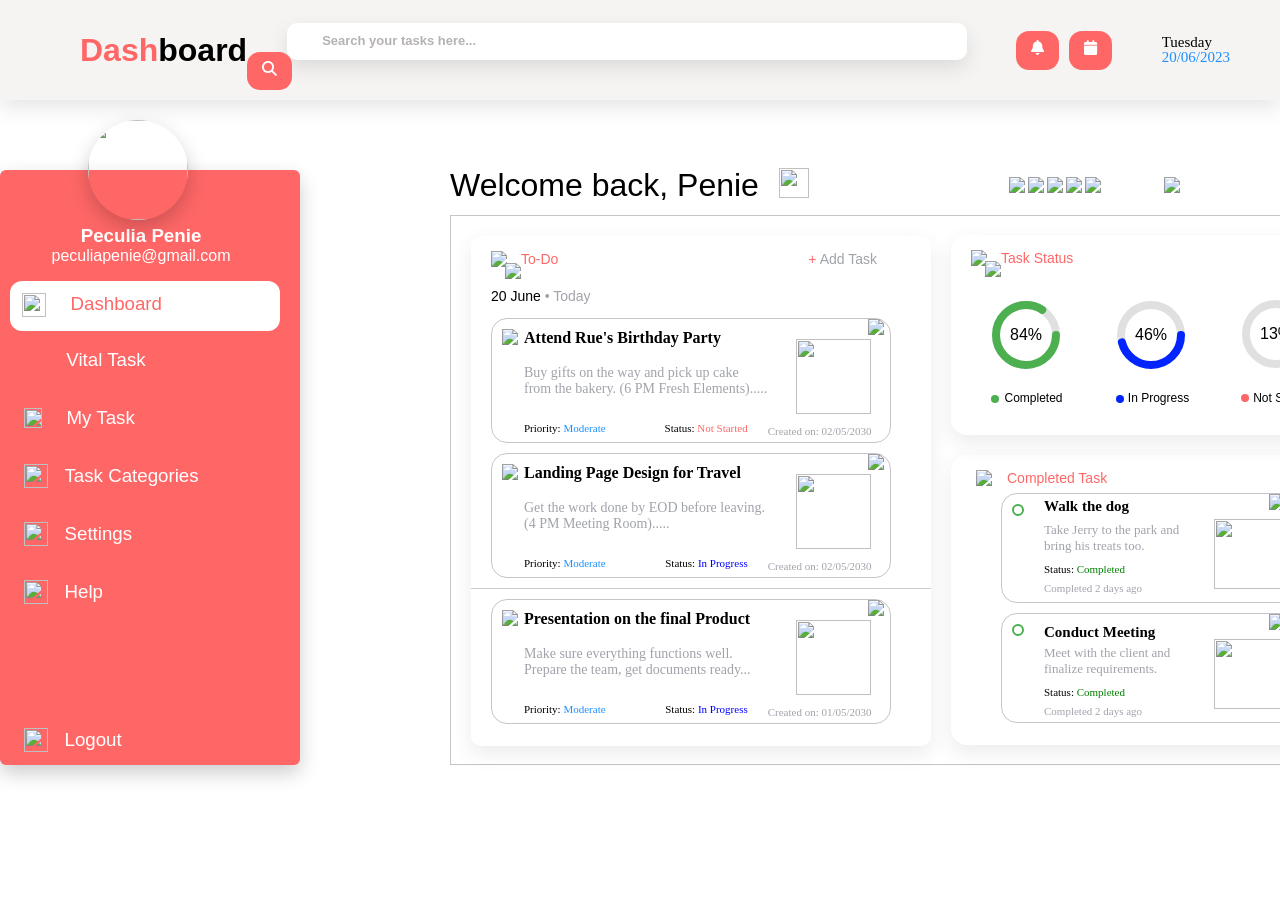
==== index.html @ af30248b "Add files via upload" ====
<!DOCTYPE html>
<html lang="en">

<head>
    <meta charset="UTF-8">
    <meta name="viewport" content="width=device-width, initial-scale=1.0">
    <title>Document</title>
    <link rel="stylesheet" href="todo.css">
    <link rel="stylesheet" href="https://cdnjs.cloudflare.com/ajax/libs/font-awesome/6.5.0/css/all.min.css">
    <link rel="stylesheet" href="https://cdnjs.cloudflare.com/ajax/libs/font-awesome/6.5.0/css/all.min.css">

</head>

<body class="dash">
    <div class="container">
        <div class="header">

            <!-- LEFT SIDE-->
            <div class="left">
                <h2 style="padding-left: 80px; font-size: xx-large; font-family: Arial, Helvetica, sans-serif;">
                    <span class="dsh">Dash</span>board
                </h2>
            </div>

            <!--CENTER-->
            <div class="center">
                <input style="box-shadow: 0px 8px 20px rgb(0, 0, 0, 0.10); color: rgb(209, 206, 206);" class="srch"
                    placeholder="Search your tasks here...">
                <span class="sach" style="cursor: pointer;"><i class="fa fa-search" style="color: white;"></i></span>
            </div>

            <!--RIGHT SIDE-->
            <div class="right">
                <span class="bell-icon" style="cursor: pointer;"><i class="fa fa-bell"></i></span>
                <span class="calender-icon" style="cursor: pointer;"><i class="fa fa-calendar"></i></span>
                <span class="dayte">
                    <a>Tuesday</a>
                    <a style="color:#1E90FF;">20/06/2023</a>
                </span>
            </div>

        </div>
        <div class="everything">
            <!--THE SIDE BAR-->
            <div style="display: flex; flex-direction: column;">
                <div class="sidebar">
                    <div>
                        <img src="images/cutie.avif" class="round-image">
                    </div>
                    <div class="info">
                        <span>
                            <h3>Peculia Penie</h3>
                            <p>peculiapenie@gmail.com</p>
                        </span>
                        <!--BARS-->
                        <div class="bars">
                            <div class="wytbar" style="height: 50px;">
                                <img src="images/Vector.png" class="dash-icons">
                                <h3>Dashboard</h3>
                            </div>
                            <div class="orange-bar">
                                <img src="images/exclamation.png" class="dash-icons"
                                    style="height: 20px; width: 7.75px; margin-left: 2px;">
                                <h3>Vital Task</h3>
                            </div>
                            <div class="orange-bar" style="margin-left: 2px;">
                                <img src="images/my task.png" class="dash-icons" style="height: 20px; width: 18px;">
                                <h3>My Task</h3>
                            </div>
                            <div class="orange-bar" style="margin-left: 2px;">
                                <img src="images/list.png" class="dash-icons" style="height: 24px; width: 24px;">
                                <h3 style="margin-left: -8px;">Task Categories</h3>
                            </div>
                            <div class="orange-bar" style="margin-left: 2px;">
                                <img src="images/settings.png" class="dash-icons" style="height: 24px; width: 24px;">
                                <h3 style="margin-left: -8px;">Settings</h3>
                            </div>
                            <div class="orange-bar" style="margin-left: 2px;">
                                <img src="images/question.png" class="dash-icons" style="height: 24px; width: 24px;">
                                <h3 style="margin-left: -8px;">Help</h3>
                            </div>
                            <div class="orange-bar"
                                style="font: inter; font-size: 16px; font-weight: 500; margin-left: 2px; margin-top: 90px;">
                                <img src="images/logoff.png" class="dash-icons" style="height: 24px; width: 24px;">
                                <!--<h3 style="margin-left: -8px;">Logout</h3>-->
                                <a href="signin.html" style="margin-left: -8px; text-decoration: none; color: inherit;">
                                    <h3>Logout</h3>
                                </a>

                            </div>

                        </div>
                    </div>

                </div>
            </div>
            <!--THE WELCOME FRAME-->
            <div class="welcome">
                <div class="welcome1">
                    <h2 style="font-size: xx-large; font-weight: 450; font-family: Arial, Helvetica, sans-serif;">
                        Welcome back, Penie </h2>
                    <div class="hand">
                        <img src="images/hand wave.png" style="height: 30px; width: 30px;">
                    </div>
                    <div class="imejz">
                        <img src="images/SearchICon.png">
                        <img src="images/SearchICon (1).png">
                        <img src="images/SearchICon (2).png">
                        <img src="images/SearchICon (3).png">
                        <img src="images/Group 39.png">
                        <img src="images/Default.png" style="margin-left: 60px;">

                    </div>
                </div>
                <!--THE BIG CONTAINER FOR CARDS-->
                <div class="bigcontainer">
                    <div class="groupparent">
                        <div class="group1">
                            <div class="grtodo">
                                <img src="images/Vector (1).png">
                                <div style="padding-top: 26px; margin-left: -2px;">
                                    <img src="images/clock.png">
                                </div>
                                <p style="color: #FF6767; font-weight: 500;">To-Do</p>
                                <p style="margin-left: 250px;"><span style="color: #FF6767; font-weight: 500;">+</span>
                                    <span style="color: #A1A3AB;">Add Task</span>
                                </p>
                            </div>
                            <div class="todaygr" style="font-family: Arial, Helvetica, sans-serif; font-size: 14px;">
                                <p>20 June <span style="color: #A1A3AB;">• Today</span></p>
                            </div>
                            <!--THE CARDS-->
                            <div class="allcards">
                                <!--THE FIRST CARD FOR THE BIRTHDAY-->
                                <div class="birthday">
                                    <div style="display: flex;">
                                        <div style="height: 12px; width: 12px;">
                                            <img src="images/Redcircle.png">
                                        </div>
                                        <div style="width: 280px; margin-left: 10px; width: 250px;">
                                            <h4
                                                style=" font-size: 16px; align-items: center; align-items: center; height: 30px; margin-top: 0px;">
                                                Attend Rue's Birthday Party</h4>
                                            <p style="color: #A1A3AB; font-size: 14px; margin-top: -15px;">Buy gifts on
                                                the way and pick up cake from the bakery. (6 PM Fresh Elements).....</p>
                                            <p style="font-size: 11px; margin-top: 25px;">Priority: <span
                                                    style="color: #1E90FF;">Moderate</span> <span
                                                    style="float: right; margin-right: 20px;">Status: <span
                                                        style="color: #FF6767;">Not Started</span></span></p>
                                        </div>
                                        <div
                                            style="display: flex; flex-direction: column; width:108px; height: 100px; margin-top: 10px;">
                                            <img src="images/Rectangle 10.png"
                                                style="height: 75px; width: 75px; margin-left: 28px;">
                                            <p style="color: #A1A3AB; font-size: 11px;">Created on: 02/05/2030</p>
                                        </div>
                                        <div
                                            style="height: 5px; width: 7px; margin-top: -10px; margin-left: -5px; margin-right: 5px;">
                                            <img src="images/MENU.png">
                                        </div>
                                    </div>

                                </div>
                                <!--THE SECOND CARD FOR TRAVEL-->
                                <div class="travel">
                                    <div style="display: flex;">
                                        <div style="height: 12px; width: 12px;">
                                            <img src="images/Vectorblue.png">
                                        </div>
                                        <div style="width: 280px; margin-left: 10px; width: 250px;">
                                            <h4
                                                style=" font-size: 16px; align-items: center; align-items: center; height: 30px; margin-top: 0px;">
                                                Landing Page Design for Travel</h4>
                                            <p style="color: #A1A3AB; font-size: 14px; margin-top: -15px;">Get the work
                                                done by EOD before leaving. (4 PM Meeting Room).....</p>
                                            <p style="font-size: 11px; margin-top: 25px;">Priority: <span
                                                    style="color: #1E90FF;">Moderate</span> <span
                                                    style="float: right; margin-right: 20px;">Status: <span
                                                        style="color: blue;">In Progress</span></span></p>
                                        </div>
                                        <div
                                            style="display: flex; flex-direction: column; width:108px; height: 100px; margin-top: 10px;">
                                            <img src="images/Laptop.png"
                                                style="height: 75px; width: 75px; margin-left: 28px;">
                                            <p style="color: #A1A3AB; font-size: 11px;">Created on: 02/05/2030</p>
                                        </div>
                                        <div
                                            style="height: 5px; width: 7px; margin-top: -10px; margin-left: -5px; margin-right: 5px;">
                                            <img src="images/MENU.png">
                                        </div>
                                    </div>

                                </div>
                                <div class="line"></div>
                                <!--THE THRID CARD FOR FINAL PRODUCT-->
                                <div class="finalproduct">
                                    <div style="display: flex;">
                                        <div style="height: 12px; width: 12px;">
                                            <img src="images/Vectorblue.png">
                                        </div>
                                        <div style="width: 280px; margin-left: 10px; width: 250px;">
                                            <h4
                                                style=" font-size: 16px; align-items: center; align-items: center; height: 30px; margin-top: 0px;">
                                                Presentation on the final Product</h4>
                                            <p style="color: #A1A3AB; font-size: 14px; margin-top: -15px;">Make sure
                                                everything functions well. Prepare the team, get documents ready...</p>
                                            <p style="font-size: 11px; margin-top: 25px;">Priority: <span
                                                    style="color: #1E90FF;">Moderate</span> <span
                                                    style="float: right; margin-right: 20px;">Status: <span
                                                        style="color: blue;">In Progress</span></span></p>
                                        </div>
                                        <div
                                            style="display: flex; flex-direction: column; width:108px; height: 100px; margin-top: 10px;">
                                            <img src="images/Meeting.png"
                                                style="height: 75px; width: 75px; margin-left: 28px;">
                                            <p style="color: #A1A3AB; font-size: 11px;">Created on: 01/05/2030</p>
                                        </div>
                                        <div
                                            style="height: 5px; width: 7px; margin-top: -10px; margin-left: -5px; margin-right: 5px;">
                                            <img src="images/MENU.png">
                                        </div>
                                    </div>
                                </div>
                            </div>
                        </div>
                        <div class="group2">
                            <div class="uppercard">
                                <div class="taskstatus">
                                    <img src="images/Vector (1).png">
                                    <div style="padding-top: 26px; margin-left: -2px;">
                                        <img src="images/Tick.png">
                                    </div>
                                    <p style="color: #FF6767; font-weight: 500;">Task Status</p>
                                    </p>
                                </div>
                                <div>
                                    <!--CHAT-->
                                    <div class="chat">
                                        <div class="taskstatus-row">
                                            <div class="status-card">
                                                <div class="progress-circle" data-progress="84" data-color="#4caf50">
                                                </div>
                                                <div class="status-label">
                                                    <span>
                                                        <div class="status-dot"></div>
                                                        Completed
                                                    </span>
                                                </div>
                                            </div>

                                            <div class="status-card">

                                                <div class="progress-circle" data-progress="46" data-color="#0225FF">
                                                </div>

                                                <span class="status-label">
                                                    <div class="status-dot2"></div>
                                                    In Progress
                                                </span>
                                            </div>

                                            <div class="status-card">

                                                <div class="progress-circle" data-progress="13" data-color="#f44336">
                                                </div>

                                                <span class="status-label">
                                                    <div class="status-dot3"></div>
                                                    Not Started
                                                </span>
                                            </div>
                                        </div>
                                    </div>

                                    <!--CHAT-->
                                </div>
                            </div>
                            <div class="lowercard">
                                <div class="completed">
                                    <img src="images/donee.png" style="margin-left: 5px;">
                                    <div style="padding-top: 26px; margin-left: -16px; margin-top: -23px;">
                                        <img src="images/Tick.png">
                                    </div>
                                    <p style="color: #FF6767; font-weight: 500; margin-left: 15px;">Completed Task</p>
                                    </p>
                                </div>
                                <div class="twocards">
                                    <div class="firstcard">
                                        <div class="circle12"></div>
                                        <div class="middle">
                                            <div
                                                style="font-size: 15px; width: 150px; height: 30px; margin-top: -25px;">
                                                <h4>Walk the dog</h4>
                                            </div>
                                            <div style="font-size: 13px; color: #A1A3AB;">
                                                <p>Take Jerry to the park and bring his treats too.</p>
                                            </div>
                                            <div style="font-size: 11px; margin-top: -15px;">
                                                <p>Status: <span style="color: green;">Completed</span></p>
                                            </div>
                                            <div style="color: #A1A3AB; font-size: 11px; margin-top: -15px;">
                                                <p>Completed 2 days ago</p>
                                            </div>
                                        </div>
                                        <div class="deeright">
                                            <div
                                                style="height: 5px; width: 7px; margin-top: -10px; margin-left: 75px; margin-right: 5px;">
                                                <img src="images/MENU.png">
                                            </div>
                                            <div style="margin-top: 20px; margin-left: 20px;">
                                                <img src="images/dog.png" style="height: 70px; width: 70px;">
                                            </div>
                                        </div>

                                    </div>
                                    <div class="secondcard">
                                        <div class="circle12"></div>
                                        <div class="middle">
                                            <h4
                                                style=" font-size: 15px; align-items: center; align-items: center; height: 30px; margin-top: 0px;">
                                                Conduct Meeting</h4>
                                            <p style="color: #A1A3AB; font-size: 13px; margin-top: -15px;">Meet with the
                                                client and finalize requirements.</p>
                                            <div style="font-size: 11px; margin-top: -15px;">
                                                <p>Status: <span style="color: green;">Completed</span></p>
                                            </div>
                                            <div style="color: #A1A3AB; font-size: 11px; margin-top: -15px;">
                                                <p>Completed 2 days ago</p>
                                            </div>
                                        </div>
                                        <div class="deeright">
                                            <div
                                                style="height: 5px; width: 7px; margin-top: -10px; margin-left: 75px; margin-right: 5px;">
                                                <img src="images/MENU.png">
                                            </div>
                                            <div style="margin-top: 20px; margin-left: 20px;">
                                                <img src="images/Meetings.png" style="height: 70px; width: 70px;">
                                            </div>

                                        </div>
                                    </div>

                                </div>
                            </div>

                        </div>

                    </div>
                </div>
            </div>
        </div>
    </div>
    <script>
        document.querySelectorAll('.progress-circle').forEach(circle => {
            const value = circle.dataset.progress;
            const color = circle.dataset.color;

            const radius = 30; // fits 80x80
            const circumference = 2 * Math.PI * radius;

            circle.innerHTML = `
        <svg>
            <circle cx="40" cy="40" r="${radius}" stroke="#e0e0e0"></circle>
            <circle cx="40" cy="40" r="${radius}" stroke="${color}"
                stroke-dasharray="${circumference}"
                stroke-dashoffset="${circumference - (value / 100) * circumference}">
            </circle>

            <text x="40" y="45" text-anchor="middle" font-size="16" fill="black" font-weight="light">
                ${value}%
            </text>
        </svg>
    `;
        });
    </script>




</body>

</html>
---- todo.css ----
* {
    box-sizing: border-box;
}

body {
    background-color: #FF6767;
    background-image: url(background.png);
}

.reg1 {
    height: 615px;
    width: 1315px;
    background-color: white;
    margin-left: 50px;
    margin-right: 50px;
    margin-top: 70px;
    margin-bottom: 70px;
    border-radius: 10px;
}

.h2 {
    font-family: 'Segoe UI', Tahoma, Geneva, Verdana, sans-serif;
}

.im1 {
    height: 500px;
    width: 350px;
    margin-top: 100px;
    margin-bottom: 0px;
    margin-left: 45px;
}

.sign {
    float: right;
    width: 50%;
}

.input-box {
    align-items: center;
    font-family: 'Segoe UI', Tahoma, Geneva, Verdana, sans-serif;
    width: 500px;
    border-radius: 6px;
    position: relative;
}

.input-box input {
    width: 100%;
    padding: 10px;
    padding-left: 50px;
    border-radius: 6px;
    border-color: rgb(55, 53, 53);
    width: 500px;
    border: 1px solid #ccc;
    font-family: 'Segoe UI', Tahoma, Geneva, Verdana, sans-serif;
    font-size: small;
    margin-bottom: 18px;
}

.input-box i {
    position: absolute;
    left: 15px;
    top: 10px;
    color: rgb(18, 17, 17);
}

.agree {
    gap: 15px;
    display: flex;
    align-items: center;
    font-size: small;
    font-family: 'Segoe UI', Tahoma, Geneva, Verdana, sans-serif;
}

.reg {
    background-color: #fc7d7d;
    font-family: 'Segoe UI', Tahoma, Geneva, Verdana, sans-serif;
    font-size: small;
    align-items: center;
    padding-left: 30px;
    padding: 10px 10px 10px 10px;
    width: 100px;
    height: 50px;
    color: white;
    justify-content: center;
    display: flex;
    border-radius: 5px;
}

.signin {
    font-family: 'Segoe UI', Tahoma, Geneva, Verdana, sans-serif;
    font-size: small;
}

.sin {
    color: #1E90FF;
    cursor: pointer;
}

.img2 {
    float: right;
    padding-top: 50px;
}

.reg2 {
    padding-top: 100px;
    padding-left: 50px;
}

#fb {
    background-color: #1877F2;
    /* Facebook blue */
    color: white;
    padding: 3px;
    border-radius: 5px;
    font-size: 24px;
}

#google {
    background-color: white;
    color: greenyellow;
    /* Google red */
    padding: 3px;
    border-radius: 8px;
    font-size: 24px;
    border: 1px solid #ddd;
    margin-left: 5px;
}

#x {
    background-color: black;
    color: white;
    padding: 3px;
    border-radius: 8px;
    font-size: 24px;
    margin-left: 5px;
}

#socialicons {
    display: inline-flex;
    gap: 15px;
}

/*  the dashboard styles*/

.container {
    width: 100%;
    margin: 0;
    padding: 0;
}

.dash {
    background-color: white;
    background-image: none;
    margin: 0;
    padding: 0;
    
}

.header {
    display: flex;
    flex-direction: row;
    justify-content: space-between;
    background-color: rgb(246, 244, 242);
    height: 100px;
    width: 100%;
    box-shadow: 0px 8px 20px rgb(0, 0, 0, 0.10); 
    align-items: center;
}

.dsh{
    color: #FF6767;
}

.srch {
    align-items: center;
    background-color: white;
    border-radius: 10px;
    width: 680px;
    border-color: white;
    border-top: white;
    border-left: white;
    height: 37px;
    font-family: 'Poppins', sans-serif;
    font-size: 13px;
    font-weight: 600;
    padding-left: 35px;
    margin-right: 0;
}

.sach {
    background-color: #FF6767;
    font-size: 15px;
    border-radius: 13px;
    padding-bottom: 13px;
    margin-left: -40px;
    padding-left: 15px;
    padding-right: 15px;
    padding-top: 9px;
}

.bell-icon{
    color: white;
    background-color: #FF6767;
    font-size: 15px;
    border-radius: 13px;
    padding-bottom: 13px;
    padding-left: 15px;
    padding-right: 15px;
    padding-top: 9px;

}

.calender-icon {
    color: white;
    background-color: #FF6767;
    font-size: 15px;
    border-radius: 13px;
    padding-bottom: 13px;
    margin-left: -20px;
    padding-left: 15px;
    padding-right: 15px;
    padding-top: 9px;
}

.srch::placeholder {
    color: rgb(182, 178, 178);
}

.right {
    display: flex;
    align-items: center;
    gap: 30px;
    padding: 0 40px;
}

.dayte {
    font-size: 15px;
    display: flex;
    flex-direction: column;    /* I need to put the whole header in display flex */
    line-height: 1;
    margin-left: 20px;
    margin-right: 10px;
}

.center {
    margin-left: 40px;
}

.sidebar{
    display: flex;
    flex-direction: column;
    width: 300px;
    height: 595px;
    margin-top: 70px;
    background-color: #FF6767;
    border-radius: 6px;
    box-shadow: 0px 8px 20px rgb(0, 0, 0, 0.2);
    position: relative;
    font-family: 'Segoe UI', Tahoma, Geneva, Verdana, sans-serif;
    color: white;
}

.round-image{
    display: flex;
    position: absolute;
    height: 100px;
    width: 100px;
    border-radius: 50px;
    margin-left: 88px;
    margin-top: -50px;
    border-style: inherit;
    border-color: white;
    box-shadow: 0px 8px 20px rgb(0, 0, 0, 0.2); 
}

.info {
    display: flex;
    flex-direction: column;
    align-items: center;
    height: 5px;
    margin-top: 55px;
    text-align: center;
    font-family: Arial, Helvetica, sans-serif;
    margin-right: 18px;
}
.info h3 {
    margin: 0px;
    font-weight: 600;
}

.info p {
    margin-top: 0px;
    font-weight: 0;
    font-size: medium;
}
.wytbar {
    display: flex;
    flex-direction: row;
    background-color: white;
    width: 270px;
    height: 68px;
    gap: 25px;
    padding: 12px;
    border-radius: 12px;

}
.dash-icons{
    height: 24px;
    width: 24px;
    color: white;
}
.wytbar h3 {
    color: #FF6767;
    font-weight: 100;
}

.orange-bar{
    display: flex;
    flex-direction: row;
    align-items: center;
    width: 270px;
    height: 58px;
    gap: 25px;
    padding: 12px;
    margin-left: 10px;
    border-radius: 12pc;
}
.orange-bar h3{
    font-weight: 100;
}
.bars {
    display: flex;
    flex-direction: column;
    gap: 0px;
    margin-left: 17px;
}

.everything{
    display: flex;
    flex-direction: row;
    

}
.welcome{
    float: right;
    height: 595px;
    width: 950px;
    background-color: white;
    margin-left: 130px;
    padding: 20px;
    margin-top: 35px;
}
.welcome1{
    height: 60px;
    width: 930px;
    display: flex;
    flex-direction: row;
    align-items: center;
    background-color: white;
}
.welcome1-img{
    height: 30px;
    width: 30px;
}
.hand{
    margin-left: 20px;
}
.imejz{
    margin-left: 200px;
    display: flex;
    flex-direction: row;
    gap: 3px;  
}
.bigcontainer{
    background-color: white;
    border: 1px;
    height: 550px;
    width: 920px;
    padding: 20px;
    border: 1px solid #A1A3ABA1;

}
.groupparent{
    display: flex;
    flex-direction: row;
    background-color: white;
    align-items: center;
    height: 510px ;
    width: 880px;
    padding: 0px;
    border-radius: 10px;
    gap: 20px;


}
.group1{
    display: flex;
    flex-direction: column;
    background-color: white;
    height: 510px;
    width: 460px;
    padding: 20px;
    border-radius: 10px;
    box-shadow: 0px 8px 20px rgba(68, 67, 67, 0.1);
}
.grtodo{
    display: flex;
    flex-direction: row;
    height: 30px;
    width: 430px;
    background-color: white;
    align-items: center;
    margin-top: -12px;
    font-family: Arial, Helvetica, sans-serif;
    font-size: 14px;
}
.grtoday{
    background-color: white;
    align-items: center;
    height: 15px;
    width: 100px;
    font-family: Arial, Helvetica, sans-serif;
    font-size: 14px;
}
.birthday{
    height: 125px;  
    width: 400px;
    border: 1px solid #A1A3ABA1;
    border-radius: 16px;
    padding: 10px;
    
}
.travel{
    height: 125px;  
    width: 400px;
    border: 1px solid #A1A3ABA1;
    border-radius: 16px;
    padding: 10px;
    
}
.finalproduct{
    height: 125px;  
    width: 400px;
    border: 1px solid #A1A3ABA1;
    border-radius: 16px;
    padding: 10px;
    margin-top: -10px;
    
}
.allcards{
    display: flex;
    flex-direction: column;
    gap: 10px;
}
.line{
    width: 460px;
    height: 1px;
    color: #444548a1;
    margin: 10px 0;
    background-color: #ccc;
    padding: 0%;
    margin-left: -20px;
    margin-top: 0px;
}
.uppercard{
    display: flex;
    flex-direction: column;
    height: 200px;
    width: 400px;
    box-shadow: 0px 8px 20px rgba(68, 67, 67, 0.1);
    border-radius: 16px;
    padding: 20px;
    margin-top: -35px;
}
.taskstatus{
    display: flex;
    flex-direction: row;
    height: 30px;
    width: 200px;
    background-color: white;
    align-items: center;
    margin-top: -12px;
    font-family: Arial, Helvetica, sans-serif;
    font-size: 14px;
}
.group2{
    display: flex;
    flex-direction: column;
    gap: 20px;

}
.lowercard{
    display: flex;
    flex-direction: column;
    height: 290px;
    width: 400px;
    box-shadow: 0px 8px 20px rgba(68, 67, 67, 0.1);
    border-radius: 16px;
    padding: 20px;
    margin-bottom: -32px;

}
.completed{
    display: flex;
    flex-direction: row;
    height: 30px;
    width: 200px;
    background-color: white;
    align-items: center;
    margin-top: -12px;
    font-family: Arial, Helvetica, sans-serif;
    font-size: 14px;
}
.p{
    font-family: Arial, Helvetica, sans-serif;
}


/* CHAT */

.taskstatus-row {
    display: flex;
    justify-content: space-between;
    align-items: center;
    height: 160px; /* leaves space for title + padding */
}

.status-card {
    width: 110px;
    text-align: center;
    font-family: Arial, Helvetica, sans-serif;
    font-size: 12px;
}

.status-label {
    display: block;
    margin-bottom: 6px;
    font-family: Arial, Helvetica, sans-serif;
    margin-top: 20px;
    margin-right: -15px;

}

.progress-circle {
    width: 80px;
    height: 80px;
    margin: 0 auto;
    position: relative;
}

.progress-circle svg {
    transform: rotate(0deg);
    width: 80px;
    height: 80px;
}

.progress-circle circle {
    fill: none;
    stroke-width: 8;
    stroke-linecap: round;
}

.status-dot {
  width: 8px;
  height: 8px;
  background-color: #4CAF50; /* green */
  border-radius: 50%;
  margin-bottom: -12px;
  margin-left: 20px;
}
.status-dot2 {
  width: 8px;
  height: 8px;
  background-color: #0225FF; /* blue */
  border-radius: 50%;
  margin-bottom: -12px;
  margin-left: 20px;
}
.status-dot3 {
  width: 8px;
  height: 8px;
  background-color: #FF6767; /* orange */
  border-radius: 50%;
  margin-bottom: -11px;
  margin-left: 20px;
}

.twocards {
    display: flex;
    flex-direction: column;
    gap: 10px;
    align-items: center;
}

.firstcard{
    display: flex;
    flex-direction: row;
    height: 110px;  
    width: 300px;
    border: 1px solid #A1A3ABA1;
    border-radius: 16px;
    padding: 10px;

}
.secondcard{
    display: flex;
    flex-direction: row;
    height: 110px;  
    width: 300px;
    border: 1px solid #A1A3ABA1;
    border-radius: 16px;
    padding: 10px;
}
.circle12 {
  width: 12px;
  height: 12px;
  border: 2px solid #4CAF50; /* green ring */
  border-radius: 50%;
}
.middle{
    display: flex;
    flex-direction: column;
    height: 85px;
    width: 150px;
    margin-left: 20px;
    
}
.deeright{
    display: flex;
    flex-direction: column;
    width: 80px;
    height: 85 ;
}
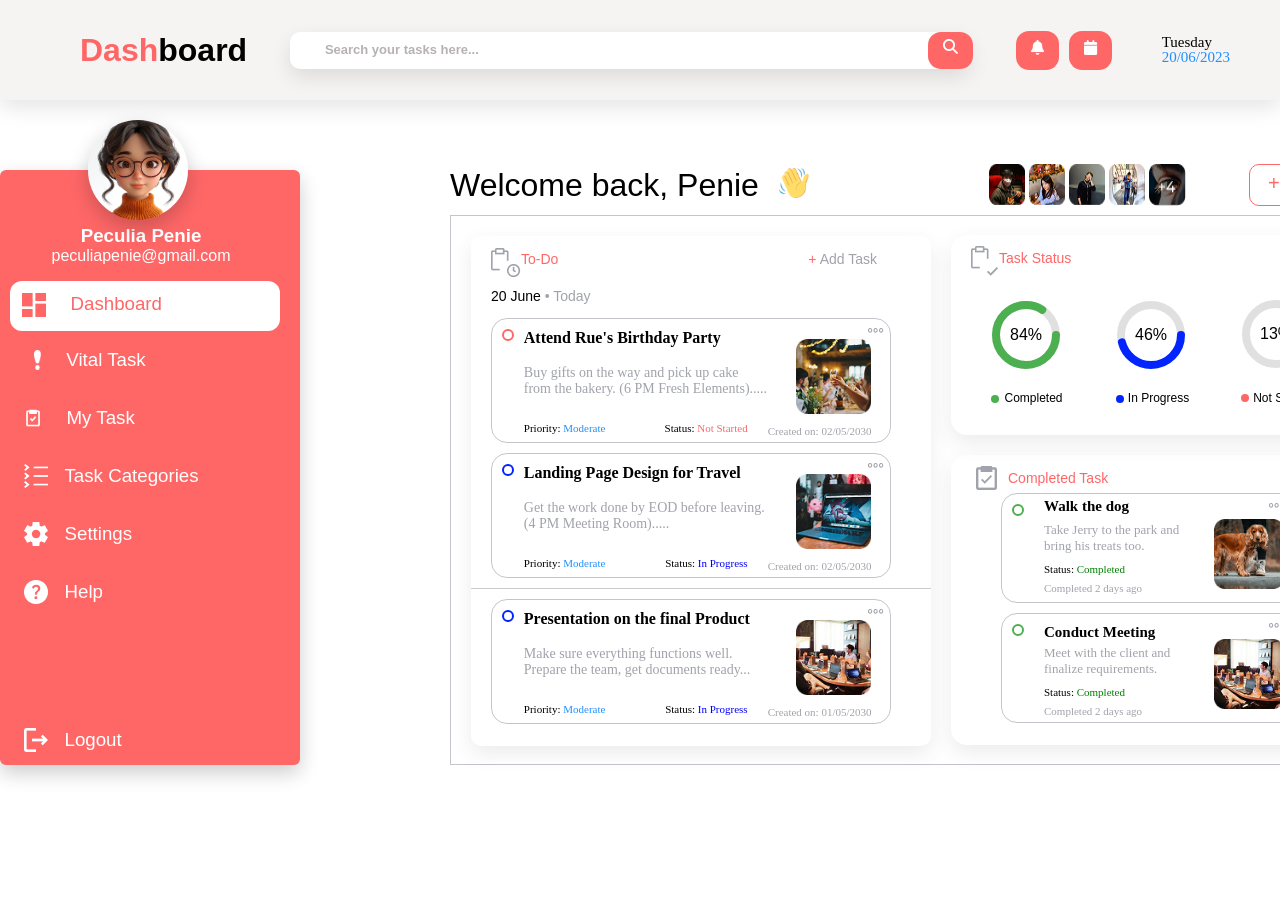
==== commit 9e2486ac: "Add files via upload" ====
--- a/index.html
+++ b/index.html
@@ -108,7 +108,13 @@
                         <img src="images/SearchICon (2).png">
                         <img src="images/SearchICon (3).png">
                         <img src="images/Group 39.png">
-                        <img src="images/Default.png" style="margin-left: 60px;">
+                        <!--<img src="images/Default.png" style="margin-left: 60px;">-->
+                        <button class="invite-btn" style="margin-left: 60px;">
+                            <span style="margin-top: -3px; font-size: 20px;">+</span>
+                            <i class="fa-solid fa-user-group"></i>
+                            <span style="font-size: 14px;">Invite</span>
+                        </button>
+
 
                     </div>
                 </div>
@@ -134,9 +140,7 @@
                                 <!--THE FIRST CARD FOR THE BIRTHDAY-->
                                 <div class="birthday">
                                     <div style="display: flex;">
-                                        <div style="height: 12px; width: 12px;">
-                                            <img src="images/Redcircle.png">
-                                        </div>
+                                        <div class="circle123"></div>
                                         <div style="width: 280px; margin-left: 10px; width: 250px;">
                                             <h4
                                                 style=" font-size: 16px; align-items: center; align-items: center; height: 30px; margin-top: 0px;">
@@ -164,9 +168,7 @@
                                 <!--THE SECOND CARD FOR TRAVEL-->
                                 <div class="travel">
                                     <div style="display: flex;">
-                                        <div style="height: 12px; width: 12px;">
-                                            <img src="images/Vectorblue.png">
-                                        </div>
+                                        <div class="circle1234"></div>
                                         <div style="width: 280px; margin-left: 10px; width: 250px;">
                                             <h4
                                                 style=" font-size: 16px; align-items: center; align-items: center; height: 30px; margin-top: 0px;">
@@ -195,9 +197,7 @@
                                 <!--THE THRID CARD FOR FINAL PRODUCT-->
                                 <div class="finalproduct">
                                     <div style="display: flex;">
-                                        <div style="height: 12px; width: 12px;">
-                                            <img src="images/Vectorblue.png">
-                                        </div>
+                                        <div class="circle1234"></div>
                                         <div style="width: 280px; margin-left: 10px; width: 250px;">
                                             <h4
                                                 style=" font-size: 16px; align-items: center; align-items: center; height: 30px; margin-top: 0px;">
--- a/todo.css
+++ b/todo.css
@@ -170,6 +170,10 @@
 .dsh{
     color: #FF6767;
 }
+.center {
+    margin-left: 40px;
+    display: flex;
+}
 
 .srch {
     align-items: center;
@@ -192,10 +196,10 @@
     font-size: 15px;
     border-radius: 13px;
     padding-bottom: 13px;
-    margin-left: -40px;
+    margin-left: -42px;
     padding-left: 15px;
     padding-right: 15px;
-    padding-top: 9px;
+    padding-top: 7px;
 }
 
 .bell-icon{
@@ -242,10 +246,6 @@
     margin-right: 10px;
 }
 
-.center {
-    margin-left: 40px;
-}
-
 .sidebar{
     display: flex;
     flex-direction: column;
@@ -366,11 +366,39 @@
     margin-left: 20px;
 }
 .imejz{
-    margin-left: 200px;
+    margin-left: 180px;
     display: flex;
     flex-direction: row;
     gap: 3px;  
 }
+/* INVITE*/
+.invite-btn {
+  display: flex;
+  align-items: center;
+  gap: 8px;
+  padding: 10px 18px;
+  border: 1px solid #FF6767; /* soft red outline */
+  background-color: transparent;
+  color: #FF6767;
+  border-radius: 10px; /* rounded corners */
+  font-size: 16px;
+  cursor: pointer;
+  transition: 0.3s ease;
+  margin-right: 10px;
+}
+
+.invite-btn i,
+.invite-btn img {
+  width: 20px;
+  height: 20px;
+}
+
+.invite-btn:hover {
+  background-color: #e74c3c;
+  color: white;
+}
+/*******/
+
 .bigcontainer{
     background-color: white;
     border: 1px;
@@ -617,6 +645,18 @@
   border: 2px solid #4CAF50; /* green ring */
   border-radius: 50%;
 }
+.circle123{
+  width: 12px;
+  height: 12px;
+  border: 2px solid #FF6767; /* red ring */
+  border-radius: 50%;
+}
+.circle1234{
+  width: 12px;
+  height: 12px;
+  border: 2px solid #0225FF; /* blue ring */
+  border-radius: 50%;
+}
 .middle{
     display: flex;
     flex-direction: column;
